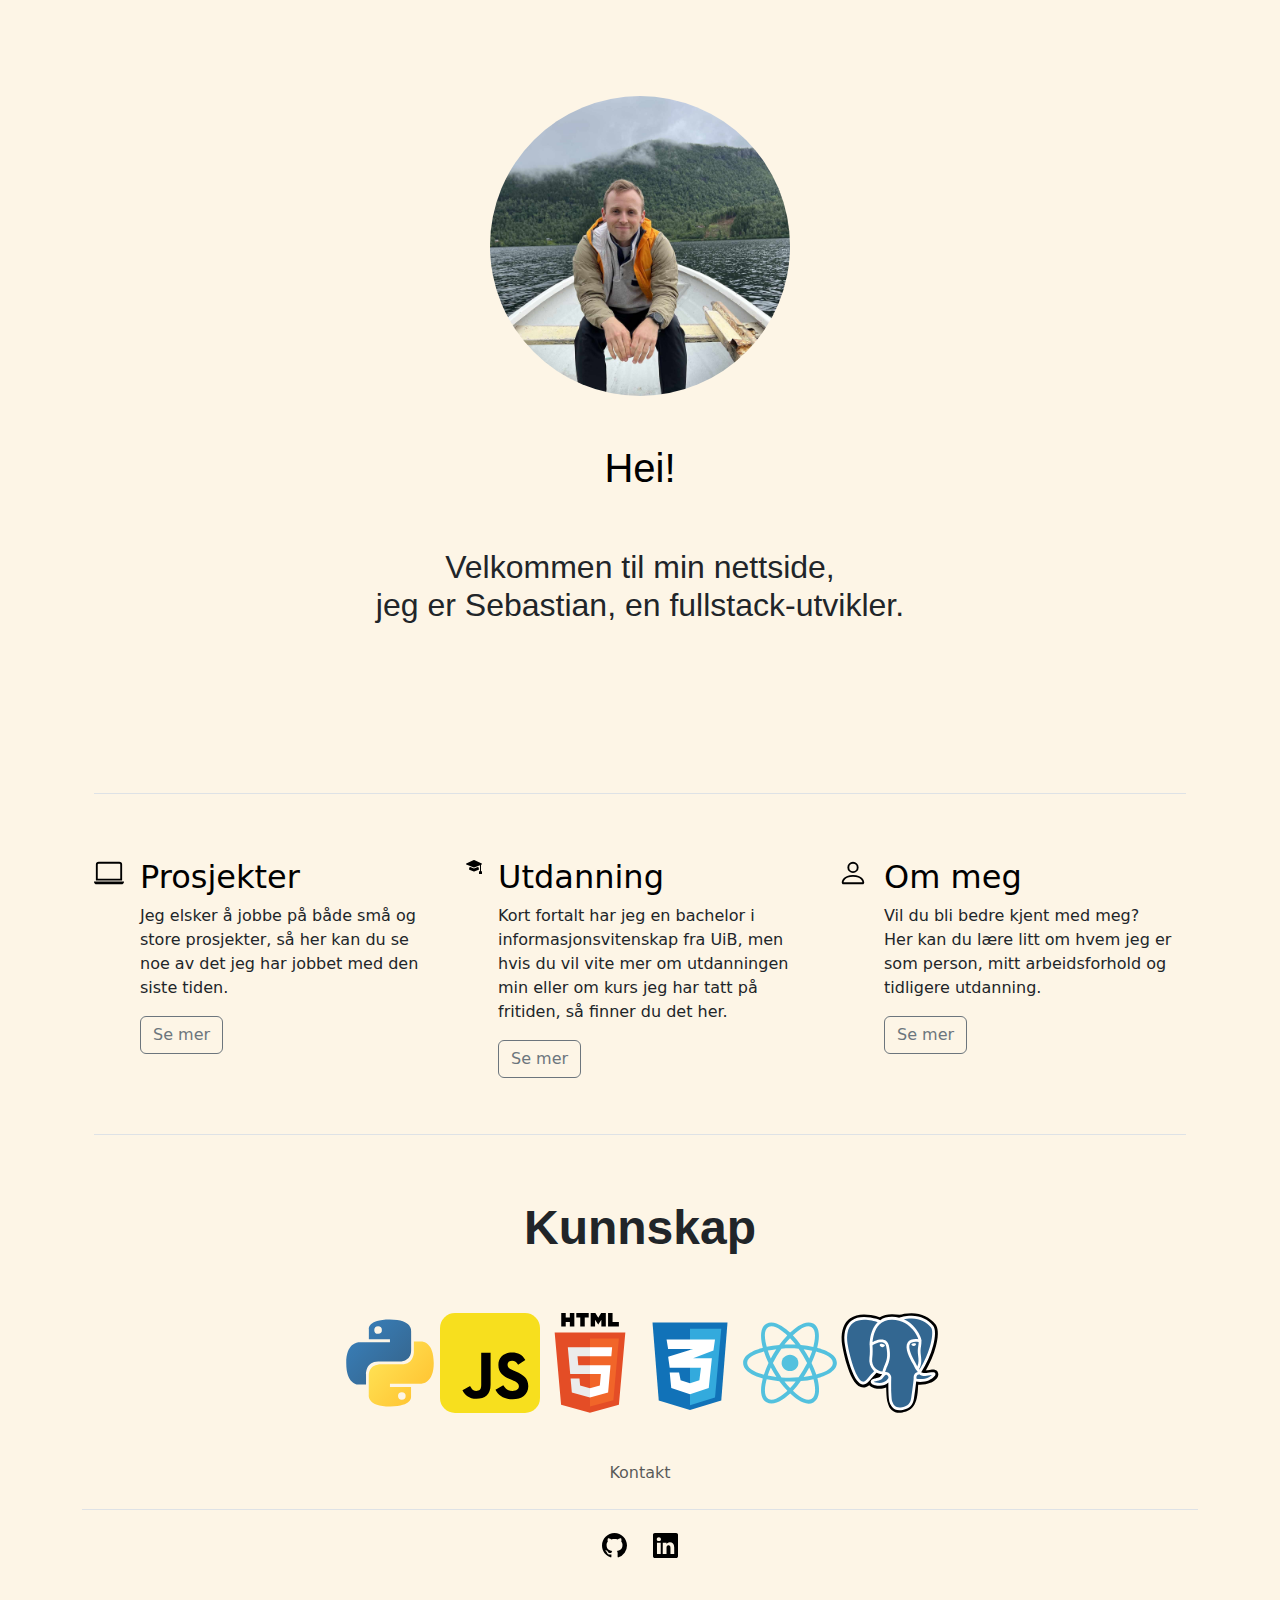
==== index.html @ 352d5870 "initial commit" ====
<!DOCTYPE html>
<html lang="en">
<head>
    <meta charset="UTF-8">
    <meta name="viewport" content="width=device-width, initial-scale=1.0">
    <title>Sebastian Haarvei</title>
    <link rel="stylesheet" href="./styles.css">
    <link rel="stylesheet" href="https://cdn.jsdelivr.net/npm/bootstrap@5.3.3/dist/js/bootstrap.bundle.min.js" integrity="sha384-YvpcrYf0tY3lHB60NNkmXc5s9fDVZLESaAA55NDzOxhy9GkcIdslK1eN7N6jIeHz" crossorigin="anonymous">
    <link rel="stylesheet" href="https://cdn.jsdelivr.net/npm/bootstrap@5.3.3/dist/css/bootstrap.min.css" rel="stylesheet" integrity="sha384-QWTKZyjpPEjISv5WaRU9OFeRpok6YctnYmDr5pNlyT2bRjXh0JMhjY6hW+ALEwIH" crossorigin="anonymous">
</head>
<body class="body-background">
    <section class="header">
        <div class="my-5">
            <div class="p-0 text-center bg-body-tertiary">
              <div class="py-5 header">
                <img class="profile-picture mx-auto" src="./Bilder/profilbildekvadrat.jpg" alt="bilde av meg" height="300" width="">
                <h1 class="text-body-emphasis py-5">Hei!</h1>
                <h2 class="col-lg-8 mx-auto">
                  Velkommen til min nettside, <br>
                  jeg er Sebastian, en fullstack-utvikler.
                </h2>
                <p class="col-lg-8 mx-auto lead">
                </p>
              </div>
            </div>
          </div>

    </section>
    <section class="main">
        <div class="container px-4 py-5" id="hanging-icons">
            <p class="pb-2 border-bottom"></p>
            <div class="row g-4 py-5 row-cols-1 row-cols-lg-3">
              <div class="col d-flex align-items-start">
                <div class="icon-square text-body-emphasis bg-body-secondary d-inline-flex align-items-center justify-content-center fs-4 flex-shrink-0 me-3">
                    <svg class="svg-ikon" xmlns="http://www.w3.org/2000/svg" width="30" height="30" fill="currentColor" class="bi bi-laptop" viewBox="0 0 16 16">
                        <path d="M13.5 3a.5.5 0 0 1 .5.5V11H2V3.5a.5.5 0 0 1 .5-.5zm-11-1A1.5 1.5 0 0 0 1 3.5V12h14V3.5A1.5 1.5 0 0 0 13.5 2zM0 12.5h16a1.5 1.5 0 0 1-1.5 1.5h-13A1.5 1.5 0 0 1 0 12.5"/>
                      </svg>
                </div>
                <div>
                  <h3 class="fs-2 text-body-emphasis">Prosjekter</h3>
                  <p>Jeg elsker å jobbe på både små og store prosjekter, så her kan du se noe av det jeg har jobbet med den siste tiden.</p>
                  <a href="#" class="btn btn-outline-secondary">
                    Se mer
                  </a>
                </div>
              </div>
              <div class="col d-flex align-items-start">
                <div class="icon-square text-body-emphasis bg-body-secondary d-inline-flex align-items-center justify-content-center fs-4 flex-shrink-0 me-3">
                    <svg class="svg-ikon" xmlns="http://www.w3.org/2000/svg" width="16" height="16" fill="currentColor" class="bi bi-mortarboard-fill" viewBox="0 0 16 16">
                        <path d="M8.211 2.047a.5.5 0 0 0-.422 0l-7.5 3.5a.5.5 0 0 0 .025.917l7.5 3a.5.5 0 0 0 .372 0L14 7.14V13a1 1 0 0 0-1 1v2h3v-2a1 1 0 0 0-1-1V6.739l.686-.275a.5.5 0 0 0 .025-.917z"/>
                        <path d="M4.176 9.032a.5.5 0 0 0-.656.327l-.5 1.7a.5.5 0 0 0 .294.605l4.5 1.8a.5.5 0 0 0 .372 0l4.5-1.8a.5.5 0 0 0 .294-.605l-.5-1.7a.5.5 0 0 0-.656-.327L8 10.466z"/>
                      </svg>
                </div>
                <div>
                  <h3 class="fs-2 text-body-emphasis">Utdanning</h3>
                  <p>Kort fortalt har jeg en bachelor i informasjonsvitenskap fra UiB, men hvis du vil vite mer om utdanningen min eller om kurs jeg har tatt på fritiden, så finner du det her. </p>
                  <a href="#" class="btn btn-outline-secondary">
                    Se mer
                  </a>
                </div>
              </div>
              <div class="col d-flex align-items-start">
                <div class="icon-square text-body-emphasis bg-body-secondary d-inline-flex align-items-center justify-content-center fs-4 flex-shrink-0 me-3">
                    <svg class="svg-ikon" xmlns="http://www.w3.org/2000/svg" width="30" height="30" fill="currentColor" class="bi bi-person" viewBox="0 0 16 16">
                        <path d="M8 8a3 3 0 1 0 0-6 3 3 0 0 0 0 6m2-3a2 2 0 1 1-4 0 2 2 0 0 1 4 0m4 8c0 1-1 1-1 1H3s-1 0-1-1 1-4 6-4 6 3 6 4m-1-.004c-.001-.246-.154-.986-.832-1.664C11.516 10.68 10.289 10 8 10s-3.516.68-4.168 1.332c-.678.678-.83 1.418-.832 1.664z"/>
                      </svg>
                </div>
                <div>
                  <h3 class="fs-2 text-body-emphasis">Om meg</h3>
                  <p>Vil du bli bedre kjent med meg? <br> 
                    Her kan du lære litt om hvem jeg er som person, mitt arbeidsforhold og tidligere utdanning. 
                </p>
                  <a href="#" class="btn btn-outline-secondary">
                    Se mer
                  </a>
                </div>
              </div>
            </div>
            <p class="pb-2 border-bottom"></p>
          </div>
              <h1 class="display-5 fw-bold pb-5">Kunnskap</h1>
              <div class="container">
                <div class="row">
                    <div class="icons">
                        <img class="python" src="./Bilder/SVG/python-svgrepo-com.svg" alt="python-logo" height="100">
                        <img class="javascript" src="./Bilder/SVG/javascript-svgrepo-com.svg" alt="javascript-logo" height="100">
                        <img class="html" src="./Bilder/SVG/html-5-logo-svgrepo-com.svg" alt="html-logo" height="100">
                        <img class="css" src="./Bilder/SVG/css-3-svgrepo-com.svg" alt="css-logo" height="100">
                        <img class="react" src="./Bilder/SVG/react-svgrepo-com.svg" alt="react-logo" height="100">
                        <img class="postgresql" src="./Bilder/SVG/postgresql-svgrepo-com.svg" alt="postgresql-logo" height="100">

                    </div>
                </div>
              </div>
          </div>

    </section>
    <section class="footer">
        <div class="container">
            <footer class="py-3 my-4">
              <ul class="nav justify-content-center border-bottom pb-3 mb-3">
                <li class="nav-item"><a href="#" class="nav-link px-2 text-body-secondary">Kontakt</a></li>
              </ul>
              <div class="banner">
                <a href="https://github.com/sebbjo" role="button" class="btn btn-link">
                    <svg xmlns="http://www.w3.org/2000/svg" width="25" height="25" fill="currentColor" class="bi bi-github" viewBox="0 0 16 16">
                        <path d="M8 0C3.58 0 0 3.58 0 8c0 3.54 2.29 6.53 5.47 7.59.4.07.55-.17.55-.38 0-.19-.01-.82-.01-1.49-2.01.37-2.53-.49-2.69-.94-.09-.23-.48-.94-.82-1.13-.28-.15-.68-.52-.01-.53.63-.01 1.08.58 1.23.82.72 1.21 1.87.87 2.33.66.07-.52.28-.87.51-1.07-1.78-.2-3.64-.89-3.64-3.95 0-.87.31-1.59.82-2.15-.08-.2-.36-1.02.08-2.12 0 0 .67-.21 2.2.82.64-.18 1.32-.27 2-.27s1.36.09 2 .27c1.53-1.04 2.2-.82 2.2-.82.44 1.1.16 1.92.08 2.12.51.56.82 1.27.82 2.15 0 3.07-1.87 3.75-3.65 3.95.29.25.54.73.54 1.48 0 1.07-.01 1.93-.01 2.2 0 .21.15.46.55.38A8.01 8.01 0 0 0 16 8c0-4.42-3.58-8-8-8"/>
                      </svg>
                    </a>
                <a href="https://www.linkedin.com/in/sebastian-haarvei" role="button" class="btn btn-link">
                    <svg xmlns="http://www.w3.org/2000/svg" width="25" height="25" fill="currentColor" class="bi bi-linkedin" viewBox="0 0 16 16">
                        <path d="M0 1.146C0 .513.526 0 1.175 0h13.65C15.474 0 16 .513 16 1.146v13.708c0 .633-.526 1.146-1.175 1.146H1.175C.526 16 0 15.487 0 14.854zm4.943 12.248V6.169H2.542v7.225zm-1.2-8.212c.837 0 1.358-.554 1.358-1.248-.015-.709-.52-1.248-1.342-1.248S2.4 3.226 2.4 3.934c0 .694.521 1.248 1.327 1.248zm4.908 8.212V9.359c0-.216.016-.432.08-.586.173-.431.568-.878 1.232-.878.869 0 1.216.662 1.216 1.634v3.865h2.401V9.25c0-2.22-1.184-3.252-2.764-3.252-1.274 0-1.845.7-2.165 1.193v.025h-.016l.016-.025V6.169h-2.4c.03.678 0 7.225 0 7.225z"/>
                      </svg>
                    </a>
            </div>
            </footer>
          </div>

    </section>
</body>
</html>
---- styles.css ----
.body-background {
    background-color: oldlace;
}


h1 {
    justify-content: center;
    text-align: center;
    font-family: Arial, Helvetica, sans-serif;
}

h2 {
    justify-content: center;
    text-align: center;
    font-family: Arial, Helvetica, sans-serif;
}

.profile-picture {
    display: flex;
    border-radius: 50%;
    
}

.header {
    background-color: oldlace;
}

.svg-ikon {
    background-color: oldlace;
}

.btn-link {
    color: black !important;

}

.banner {
    display: flex;
    justify-content: center;
}

.icons {
    display: flex;
    justify-content: center;
    
    
}
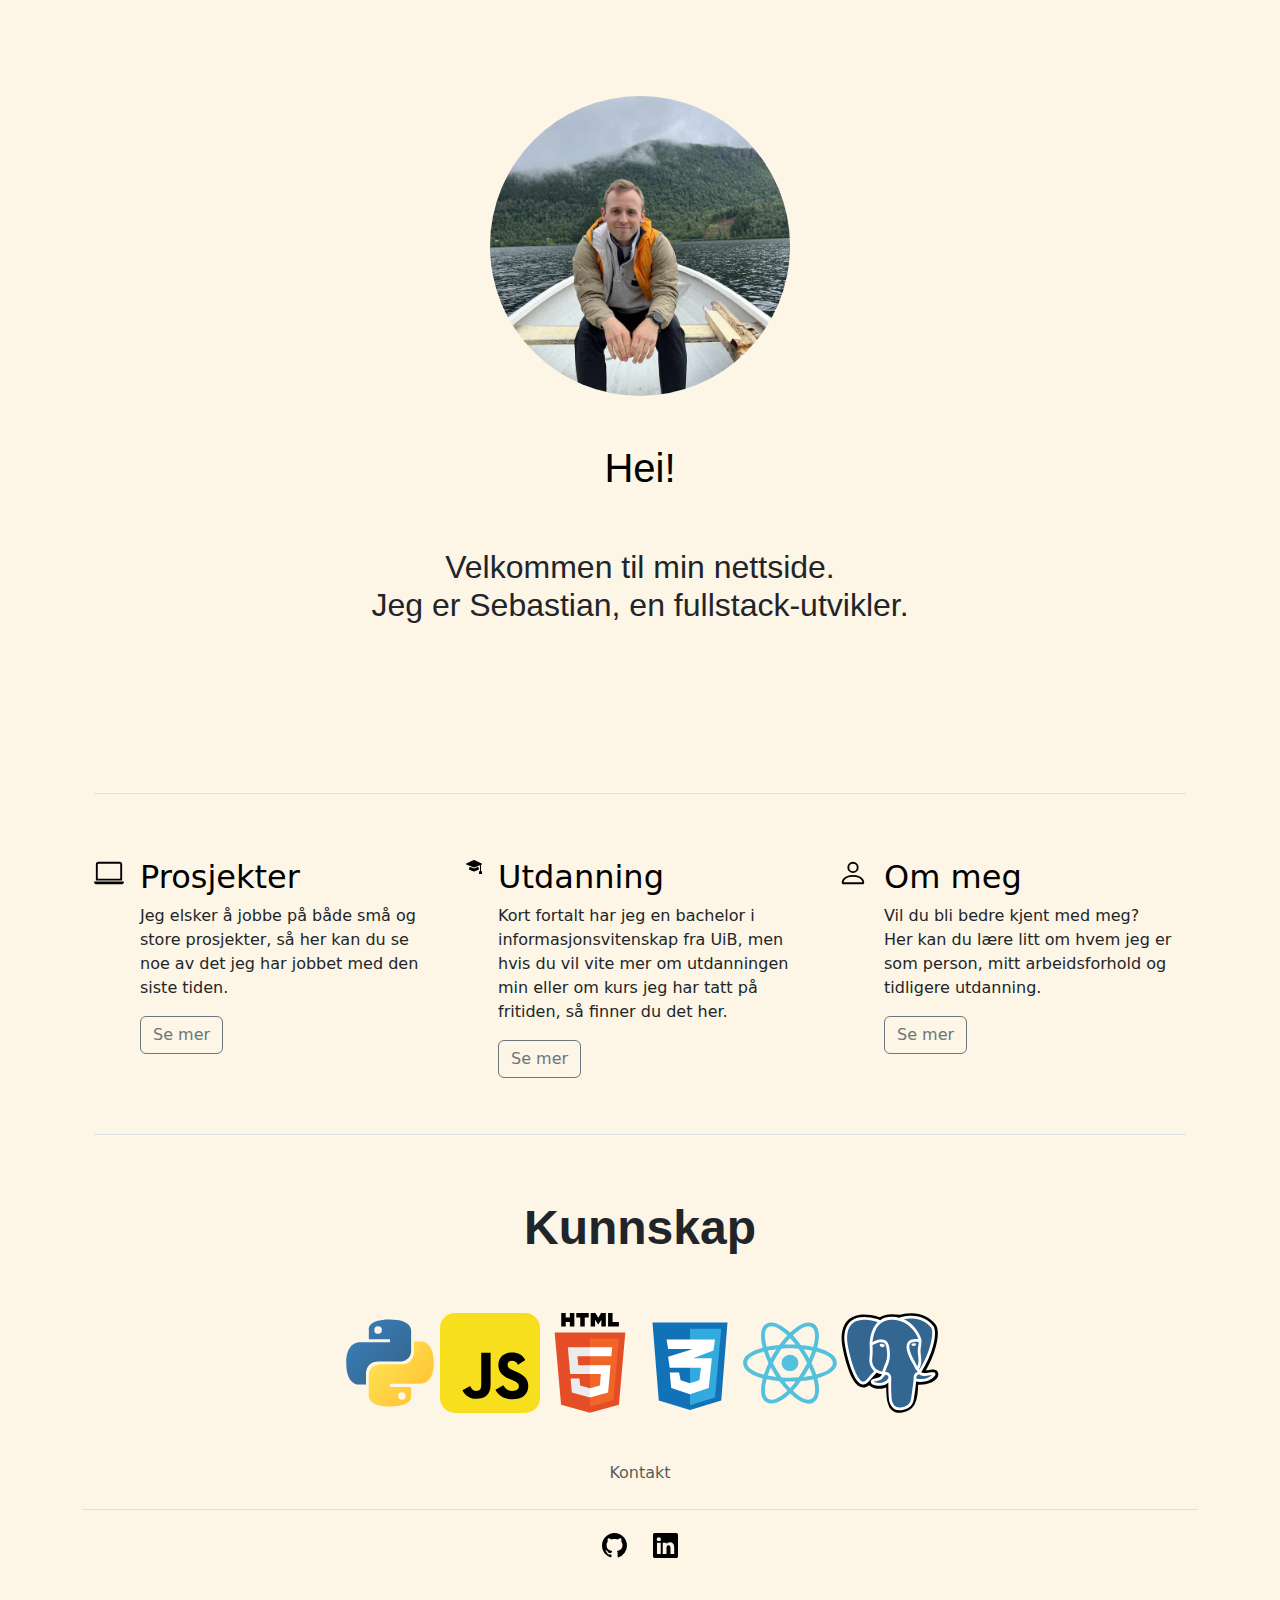
==== commit 4322fadb: "new header" ====
--- a/index.html
+++ b/index.html
@@ -16,8 +16,8 @@
                 <img class="profile-picture mx-auto" src="./Bilder/profilbildekvadrat.jpg" alt="bilde av meg" height="300" width="">
                 <h1 class="text-body-emphasis py-5">Hei!</h1>
                 <h2 class="col-lg-8 mx-auto">
-                  Velkommen til min nettside, <br>
-                  jeg er Sebastian, en fullstack-utvikler.
+                  Velkommen til min nettside. <br>
+                  Jeg er Sebastian, en fullstack-utvikler.
                 </h2>
                 <p class="col-lg-8 mx-auto lead">
                 </p>
